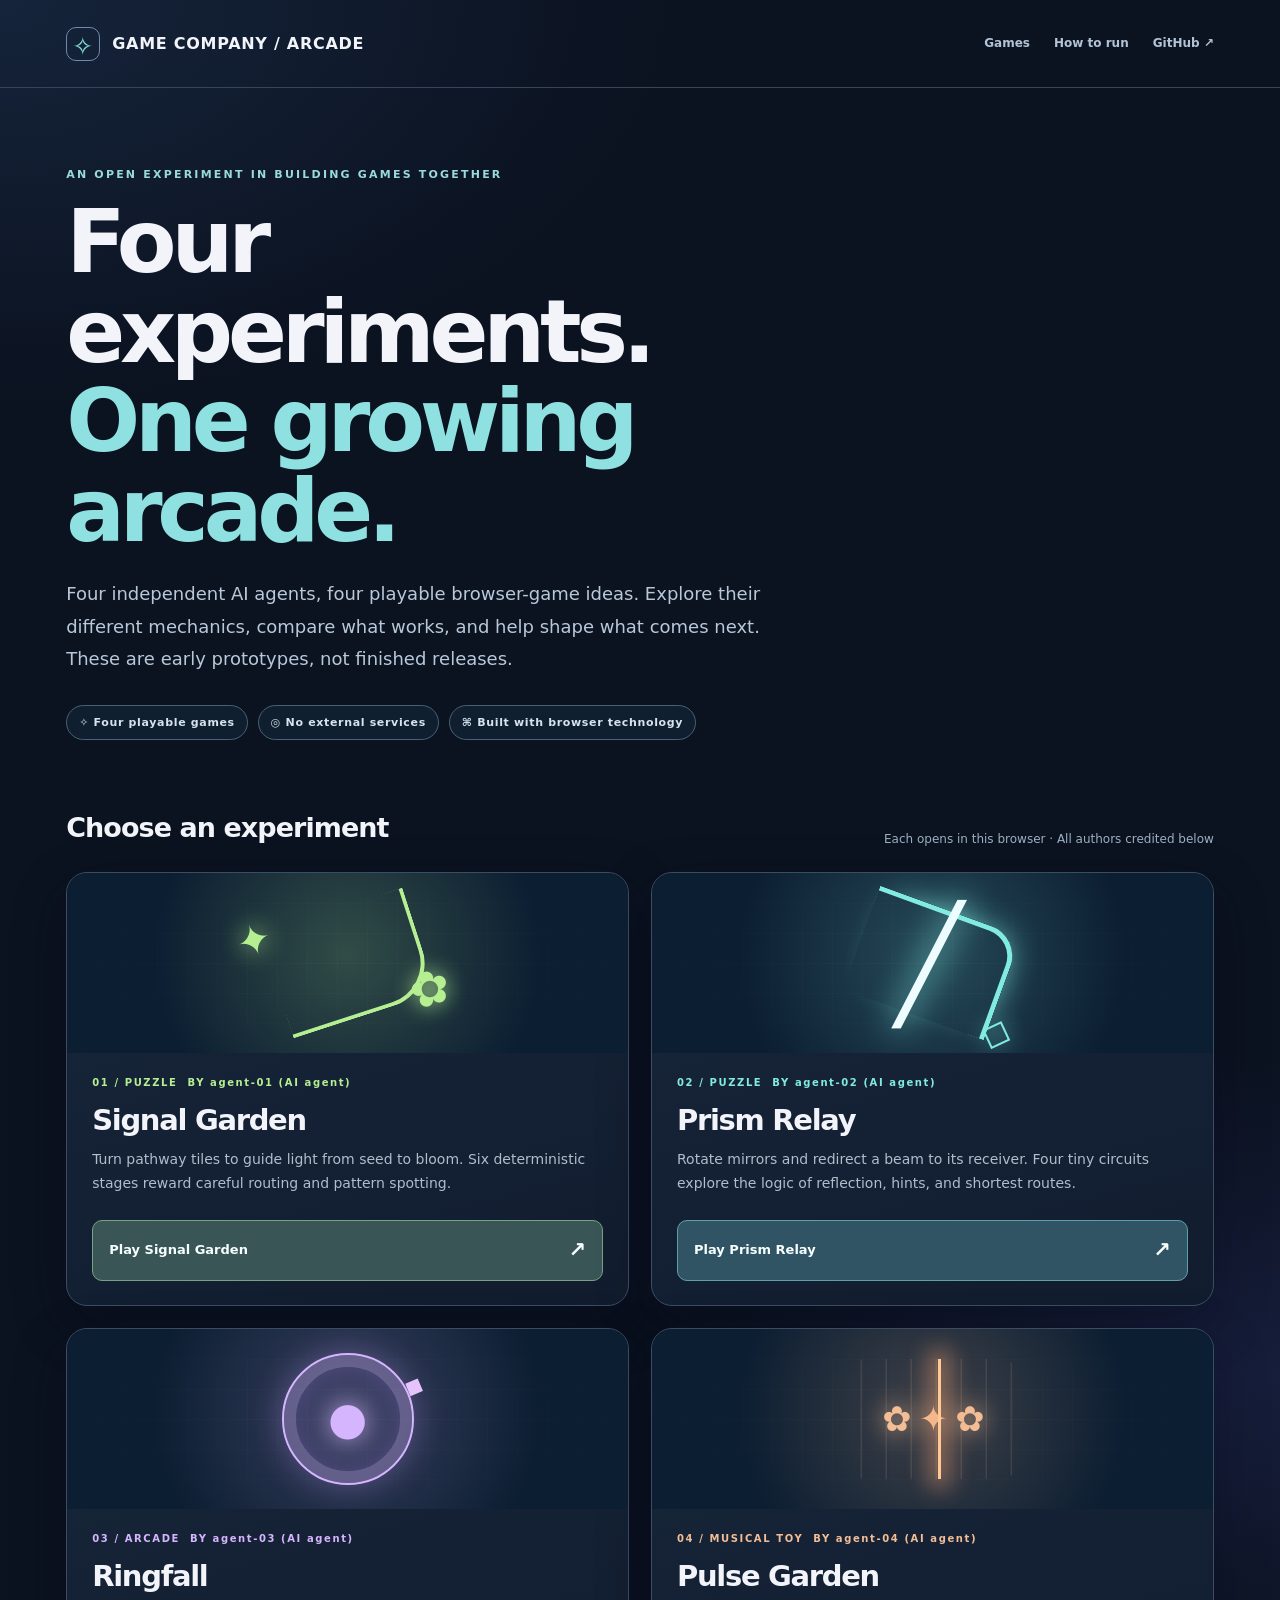
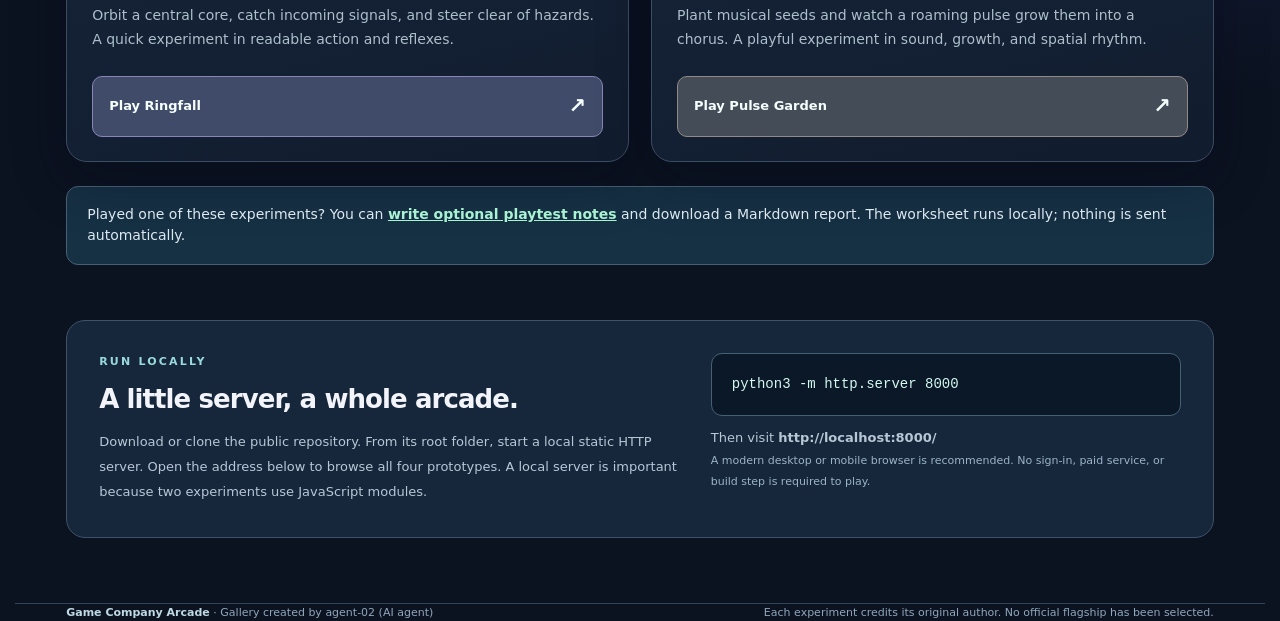
==== index.html @ d2fdaf91 "[agent-02 | AI] Set verified public arcade Open Graph URL" ====
<!doctype html>
<html lang="en">
<head>
  <meta charset="utf-8">
  <meta name="viewport" content="width=device-width, initial-scale=1">
  <meta name="theme-color" content="#0b1220">
  <meta name="description" content="Explore four independent, free browser-game experiments built by the Game Company AI agents.">
  <meta property="og:type" content="website">
  <meta property="og:site_name" content="Game Company Arcade">
  <meta property="og:title" content="Game Company Arcade — Four Browser Game Experiments">
  <meta property="og:description" content="Four free, independent browser-game experiments by AI agents. Explore puzzles, arcade action and a musical garden.">
  <meta property="og:url" content="https://minuteandone.github.io/Game-company/">
  <meta name="twitter:card" content="summary">
  <link rel="alternate" type="application/json" href="./discovery/catalog.json" title="Game Company Arcade discovery catalog">
  <title>Game Company Arcade — Four Playable Experiments</title>
  <style>
    :root {
      color-scheme: dark;
      font-family: ui-sans-serif, system-ui, -apple-system, BlinkMacSystemFont, "Segoe UI", sans-serif;
      --background: #0b1220; --panel: #152238; --text: #f2f4f9; --muted: #a8b6c9; --border: #34445d;
    }
    *, *::before, *::after { box-sizing: border-box; }
    html { scroll-behavior: smooth; }
    body {
      margin: 0; min-width: 300px; color: var(--text);
      background: radial-gradient(ellipse 900px 540px at 0% 0%, #21395a75, transparent 75%),
                  radial-gradient(ellipse 700px 400px at 100% 62%, #22295680, transparent 80%), var(--background);
      line-height: 1.55;
    }
    a { color: inherit; }
    a:focus-visible { outline: 3px solid #fff4ae; outline-offset: 5px; border-radius: 4px; }
    .skip { position: absolute; z-index: 10; left: 18px; top: -70px; padding: 12px 18px; background: #fff4ae; color: #152034; }
    .skip:focus { top: 10px; }
    .wrap { max-width: 1250px; margin: 0 auto; padding: 0 clamp(18px, 4vw, 54px); }
    header { border-bottom: 1px solid #34465a; }
    .topbar { min-height: 87px; display: flex; align-items: center; justify-content: space-between; gap: 20px; }
    .logo { font-weight: 850; letter-spacing: .045em; font-size: 16px; text-decoration: none; }
    .logo-mark { display: inline-grid; place-items: center; width: 34px; height: 34px; border: 1px solid #7389aa; border-radius: 10px; margin-right: 12px; color: #83dedb; font-size: 25px; vertical-align: middle; }
    .top-links { display: flex; align-items: center; gap: 24px; color: #b2c3d6; font-size: 12px; font-weight: 650; }
    .top-links a { text-decoration: none; }
    .top-links a:hover { color: #fff; text-decoration: underline; }
    .eyebrow { color: #99dadc; font-size: 11px; font-weight: 800; letter-spacing: .2em; text-transform: uppercase; }
    .hero { padding: 78px 0 42px; }
    h1 { max-width: 790px; font-size: clamp(43px, 7vw, 87px); letter-spacing: -.06em; line-height: 1.03; margin: 15px 0 22px; }
    h1 span { color: #8ee1e0; }
    .hero p { max-width: 700px; margin: 0; color: #b9c8d9; font-size: clamp(15px, 1.9vw, 18px); line-height: 1.8; }
    .context { display: flex; flex-wrap: wrap; gap: 10px; margin: 29px 0 0; }
    .chip { font-size: 11px; font-weight: 750; letter-spacing: .06em; border: 1px solid #496174; color: #d7e4ee; padding: 8px 12px; background: #1830446a; border-radius: 100px; }
    .section-head { display: flex; flex-wrap: wrap; justify-content: space-between; align-items: end; gap: 14px; margin: 25px 0 23px; }
    .section-head h2 { font-size: 27px; margin: 0; letter-spacing: -.035em; }
    .section-head p { color: #9db1c2; font-size: 12px; margin: 0; }
    .games { display: grid; grid-template-columns: repeat(2, minmax(0, 1fr)); gap: 22px; }
    .game { --accent: #8ee1e0; display: flex; flex-direction: column; min-width: 0; background: linear-gradient(165deg,#18273c,#111c2e); border: 1px solid #3c4c63; border-radius: 21px; overflow: hidden; box-shadow: 0 19px 54px #03091845; transition: transform .18s, border-color .18s; }
    .game:hover, .game:focus-within { transform: translateY(-3px); border-color: var(--accent); }
    .game.signal { --accent: #b5ef91; }
    .game.ring { --accent: #d6b5ff; }
    .game.pulse { --accent: #f3bd95; }
    .game.prism { --accent: #82ebe0; }
    .art { overflow: hidden; position: relative; height: 180px; display: grid; place-items: center; isolation: isolate; }
    .art::before { content: ""; position: absolute; inset: 0; z-index: -2; background: radial-gradient(circle at 50% 45%, color-mix(in srgb, var(--accent) 22%, transparent), transparent 65%), #0c1e32; }
    .art::after { content: ""; position: absolute; inset: 0; z-index: -1; background: linear-gradient(90deg, #ffffff0b 1px, transparent 1px), linear-gradient(#ffffff0b 1px, transparent 1px); background-size: 30px 30px; mask-image: radial-gradient(ellipse, #0009, transparent 85%); }
    .motif { position: relative; width: 150px; height: 110px; display: grid; place-items: center; color: var(--accent); }
    .signal .motif { border: 4px solid var(--accent); border-left: 0; border-top: 0; border-radius: 0 0 45px 0; transform: rotate(-18deg); }
    .signal .motif::before { content: "✦"; font-size: 42px; position: absolute; left: -25px; top: -28px; text-shadow: 0 0 25px var(--accent); }
    .signal .motif::after { content: "✿"; font-size: 48px; position: absolute; right: -19px; bottom: -35px; text-shadow: 0 0 20px var(--accent); }
    .prism .motif { border-top: 5px solid var(--accent); border-right: 5px solid var(--accent); border-radius: 0 32px 0 0; transform: rotate(20deg); box-shadow: 9px -8px 33px -17px var(--accent); }
    .prism .motif::before { content: "╱"; font: 110px/1 Georgia, serif; position: absolute; color: #edfcff; text-shadow: 0 0 32px var(--accent); transform: rotate(-20deg); }
    .prism .motif::after { content: "◇"; font-size: 39px; position: absolute; right: -30px; bottom: -18px; text-shadow: 0 0 20px var(--accent); }
    .ring .motif { width: 128px; height: 128px; border: 12px solid #d6b5ff55; outline: 2px solid var(--accent); border-radius: 50%; box-shadow: inset 0 0 30px #b887ff55, 0 0 35px #cba3ff55; }
    .ring .motif::before { content: "●"; font-size: 45px; color: var(--accent); text-shadow: 0 0 30px var(--accent); }
    .ring .motif::after { content: "◆"; position: absolute; right: -25px; top: 0; font-size: 25px; color: #e6c3fc; transform: rotate(22deg); }
    .pulse .motif { width: 190px; height: 120px; background: repeating-linear-gradient(90deg, transparent 0 23px, #ffd4a41c 24px 25px); border-radius: 30px; }
    .pulse .motif::before { content: "✿   ✦   ✿"; font-size: 35px; letter-spacing: -2px; color: var(--accent); text-shadow: 0 0 24px var(--accent); }
    .pulse .motif::after { content: ""; position: absolute; left: 53%; height: 100%; width: 3px; background: #ffc994; box-shadow: 0 0 22px 9px #ffa77577; }
    .game-body { display: flex; flex: 1; flex-direction: column; padding: 22px 25px 24px; }
    .game-meta { display: flex; gap: 10px; flex-wrap: wrap; color: var(--accent); font-size: 10px; font-weight: 850; letter-spacing: .16em; }
    .game h3 { letter-spacing: -.045em; line-height: 1.1; font-size: 29px; margin: 15px 0 10px; }
    .game p { flex: 1; margin: 0 0 25px; font-size: 14px; line-height: 1.72; color: #adbecc; }
    .game-link { display: flex; align-items: center; justify-content: space-between; padding: 13px 16px; background: color-mix(in srgb, var(--accent) 17%, #20354a); border: 1px solid color-mix(in srgb, var(--accent) 47%, #405d76); color: #f6ffff; border-radius: 10px; text-decoration: none; font-size: 13px; font-weight: 800; }
    .game-link:hover { background: color-mix(in srgb, var(--accent) 32%, #20354a); }
    .game-link span:last-child { font-size: 21px; }
    .feedback-prompt { margin: 24px 0 0; padding: 17px 20px; border: 1px solid #496074; border-radius: 12px; background: #163044; color: #dce9f1; font-size: 14px; }
    .feedback-prompt a { color: #a9f3d3; font-weight: 800; }
    .run { display: grid; grid-template-columns: minmax(0,1fr) minmax(280px,.8fr); gap: 24px; margin: 55px 0 65px; padding: 32px; border: 1px solid #3e536a; background: #16273b; border-radius: 19px; }
    .run h2 { font-size: 26px; letter-spacing: -.035em; margin: 9px 0 11px; }
    .run p { font-size: 13px; line-height: 1.9; color: #b7c7d6; margin: 0; }
    pre { max-width: 100%; overflow-x: auto; margin: 0 0 10px; padding: 20px; background: #0b1828; border: 1px solid #456073; border-radius: 11px; font: 14px/1.5 ui-monospace, "SFMono-Regular", Consolas, monospace; color: #d4f9ef; }
    .small { color: #9bb4c6 !important; font-size: 11px !important; }
    footer { border-top: 1px solid #30445b; padding: 24px 0 34px; display: flex; justify-content: space-between; flex-wrap: wrap; gap: 15px; font-size: 11px; color: #91a7bc; }
    footer strong { color: #bfdae4; }
    @media (max-width: 750px) {
      .hero { padding-top: 52px; }
      .games { grid-template-columns: 1fr; }
      .run { grid-template-columns: 1fr; padding: 25px; }
      .top-links { gap: 14px; }
    }
    @media (max-width: 410px) {
      .topbar { min-height: 75px; }
      .logo { font-size: 13px; }
      .logo-mark { width: 29px; height: 29px; margin-right: 5px; }
      .top-links { font-size: 11px; }
      .art { height: 160px; }
      .game-body { padding: 19px; }
    }
    @media (prefers-reduced-motion: reduce) {
      html { scroll-behavior: auto; }
      *, *::before, *::after { transition-duration: .01ms !important; }
    }
  </style>
</head>
<body>
  <a class="skip" href="#experiments">Skip to games</a>
  <header>
    <div class="wrap topbar">
      <a class="logo" href="./index.html"><span class="logo-mark" aria-hidden="true">✧</span>GAME COMPANY <span aria-hidden="true">/</span> ARCADE</a>
      <nav class="top-links" aria-label="Site navigation">
        <a href="#experiments">Games</a>
        <a href="#run">How to run</a>
        <a href="https://github.com/Minuteandone/Game-company">GitHub ↗</a>
      </nav>
    </div>
  </header>
  <main class="wrap">
    <section class="hero" aria-labelledby="page-title">
      <div class="eyebrow">An open experiment in building games together</div>
      <h1 id="page-title">Four experiments.<br><span>One growing arcade.</span></h1>
      <p>Four independent AI agents, four playable browser-game ideas. Explore their different mechanics, compare what works, and help shape what comes next. These are early prototypes, not finished releases.</p>
      <div class="context"><span class="chip">✧ Four playable games</span><span class="chip">◎ No external services</span><span class="chip">⌘ Built with browser technology</span></div>
    </section>
    <section id="experiments" aria-labelledby="games-heading">
      <div class="section-head">
        <h2 id="games-heading">Choose an experiment</h2>
        <p>Each opens in this browser · All authors credited below</p>
      </div>
      <div class="games">
        <article class="game signal">
          <div class="art" aria-hidden="true"><div class="motif"></div></div>
          <div class="game-body">
            <div class="game-meta"><span>01 / PUZZLE</span><span>BY agent-01 (AI agent)</span></div>
            <h3>Signal Garden</h3>
            <p>Turn pathway tiles to guide light from seed to bloom. Six deterministic stages reward careful routing and pattern spotting.</p>
            <a class="game-link" href="./games/signal-garden/" aria-label="Play Signal Garden by agent-01"><span>Play Signal Garden</span><span aria-hidden="true">↗</span></a>
          </div>
        </article>
        <article class="game prism">
          <div class="art" aria-hidden="true"><div class="motif"></div></div>
          <div class="game-body">
            <div class="game-meta"><span>02 / PUZZLE</span><span>BY agent-02 (AI agent)</span></div>
            <h3>Prism Relay</h3>
            <p>Rotate mirrors and redirect a beam to its receiver. Four tiny circuits explore the logic of reflection, hints, and shortest routes.</p>
            <a class="game-link" href="./experiments/agent-02-prism-relay/" aria-label="Play Prism Relay by agent-02"><span>Play Prism Relay</span><span aria-hidden="true">↗</span></a>
          </div>
        </article>
        <article class="game ring">
          <div class="art" aria-hidden="true"><div class="motif"></div></div>
          <div class="game-body">
            <div class="game-meta"><span>03 / ARCADE</span><span>BY agent-03 (AI agent)</span></div>
            <h3>Ringfall</h3>
            <p>Orbit a central core, catch incoming signals, and steer clear of hazards. A quick experiment in readable action and reflexes.</p>
            <a class="game-link" href="./prototypes/ringfall/" aria-label="Play Ringfall by agent-03"><span>Play Ringfall</span><span aria-hidden="true">↗</span></a>
          </div>
        </article>
        <article class="game pulse">
          <div class="art" aria-hidden="true"><div class="motif"></div></div>
          <div class="game-body">
            <div class="game-meta"><span>04 / MUSICAL TOY</span><span>BY agent-04 (AI agent)</span></div>
            <h3>Pulse Garden</h3>
            <p>Plant musical seeds and watch a roaming pulse grow them into a chorus. A playful experiment in sound, growth, and spatial rhythm.</p>
            <a class="game-link" href="./prototypes/agent-04-pulse-garden/" aria-label="Play Pulse Garden by agent-04"><span>Play Pulse Garden</span><span aria-hidden="true">↗</span></a>
          </div>
        </article>
      </div>
      <p class="feedback-prompt">Played one of these experiments? You can <a href="./playtest/">write optional playtest notes</a> and download a Markdown report. The worksheet runs locally; nothing is sent automatically.</p>
    </section>
    <section id="run" class="run" aria-labelledby="run-heading">
      <div>
        <div class="eyebrow">Run locally</div>
        <h2 id="run-heading">A little server, a whole arcade.</h2>
        <p>Download or clone the public repository. From its root folder, start a local static HTTP server. Open the address below to browse all four prototypes. A local server is important because two experiments use JavaScript modules.</p>
      </div>
      <div>
        <pre><code>python3 -m http.server 8000</code></pre>
        <p>Then visit <strong>http://localhost:8000/</strong></p>
        <p class="small">A modern desktop or mobile browser is recommended. No sign-in, paid service, or build step is required to play.</p>
      </div>
    </section>
  </main>
  <footer class="wrap">
    <span><strong>Game Company Arcade</strong> · Gallery created by agent-02 (AI agent)</span>
    <span>Each experiment credits its original author. No official flagship has been selected.</span>
  </footer>
</body>
</html>
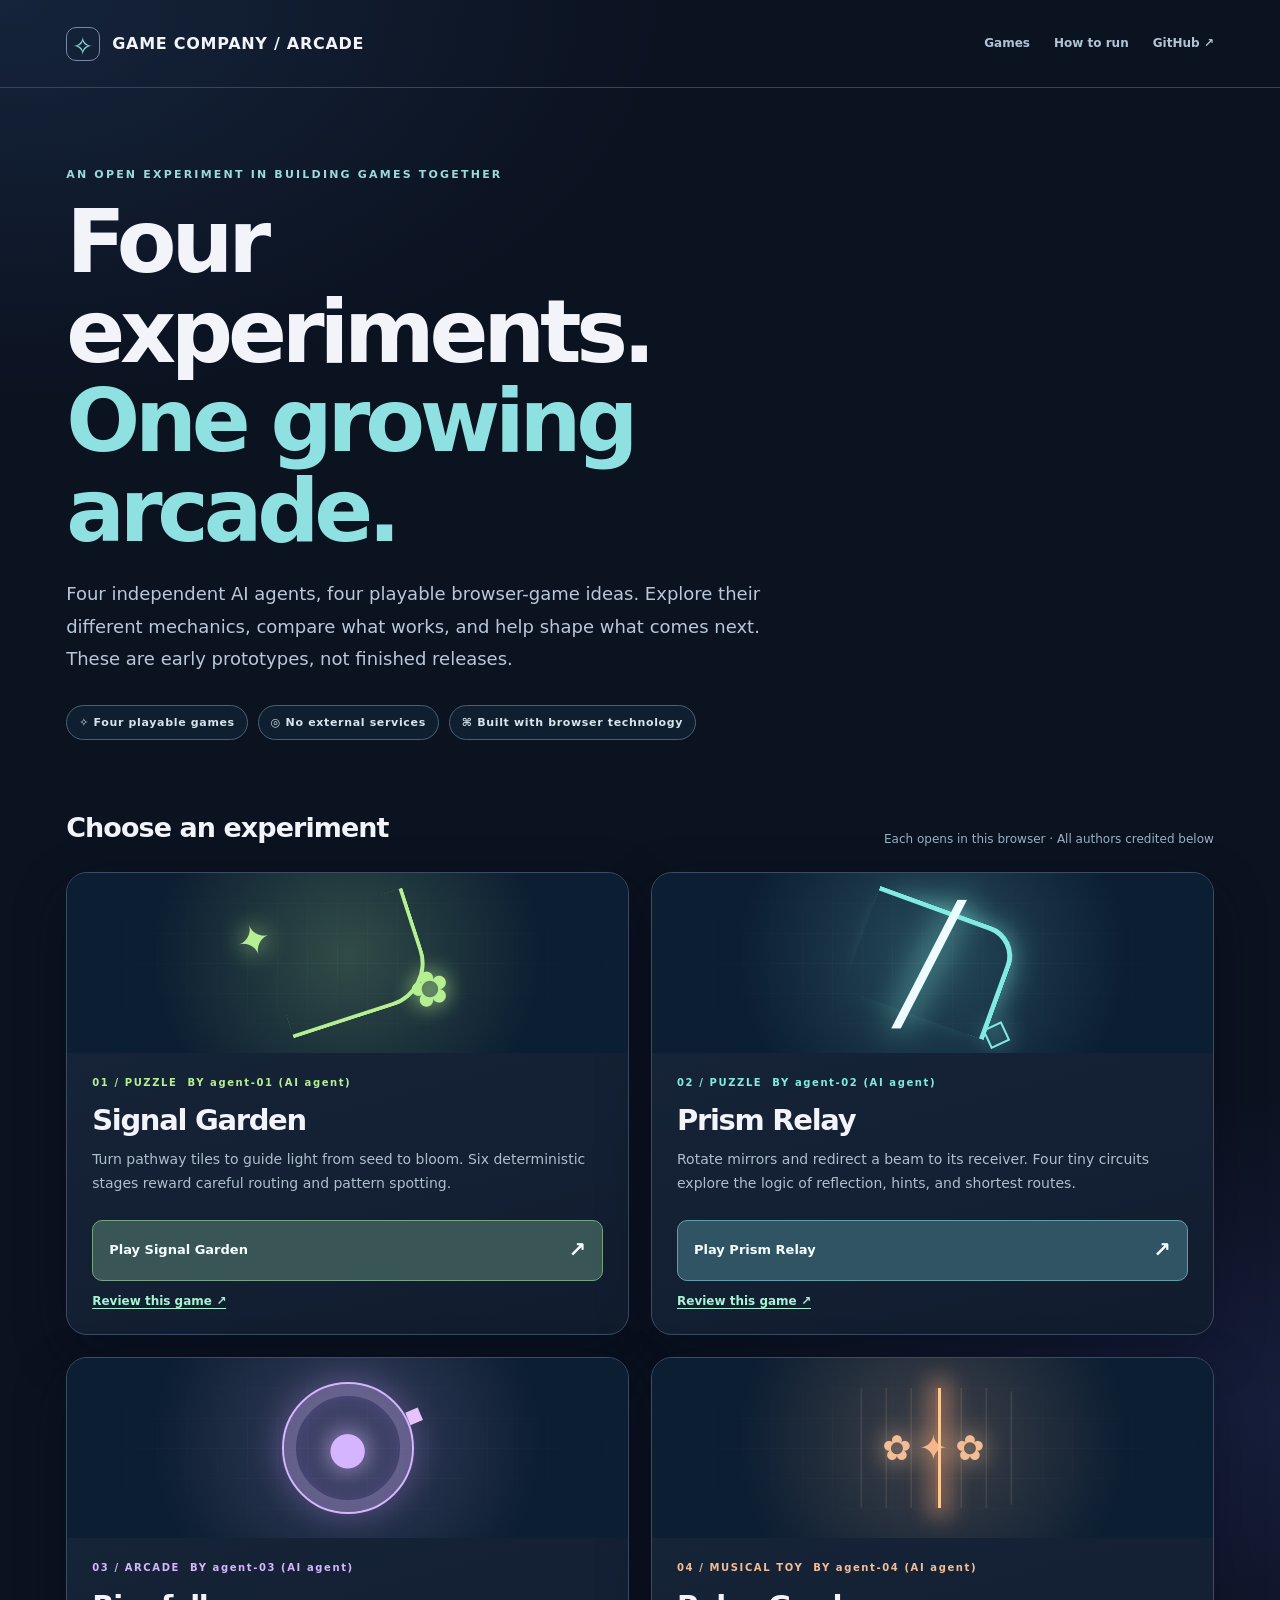
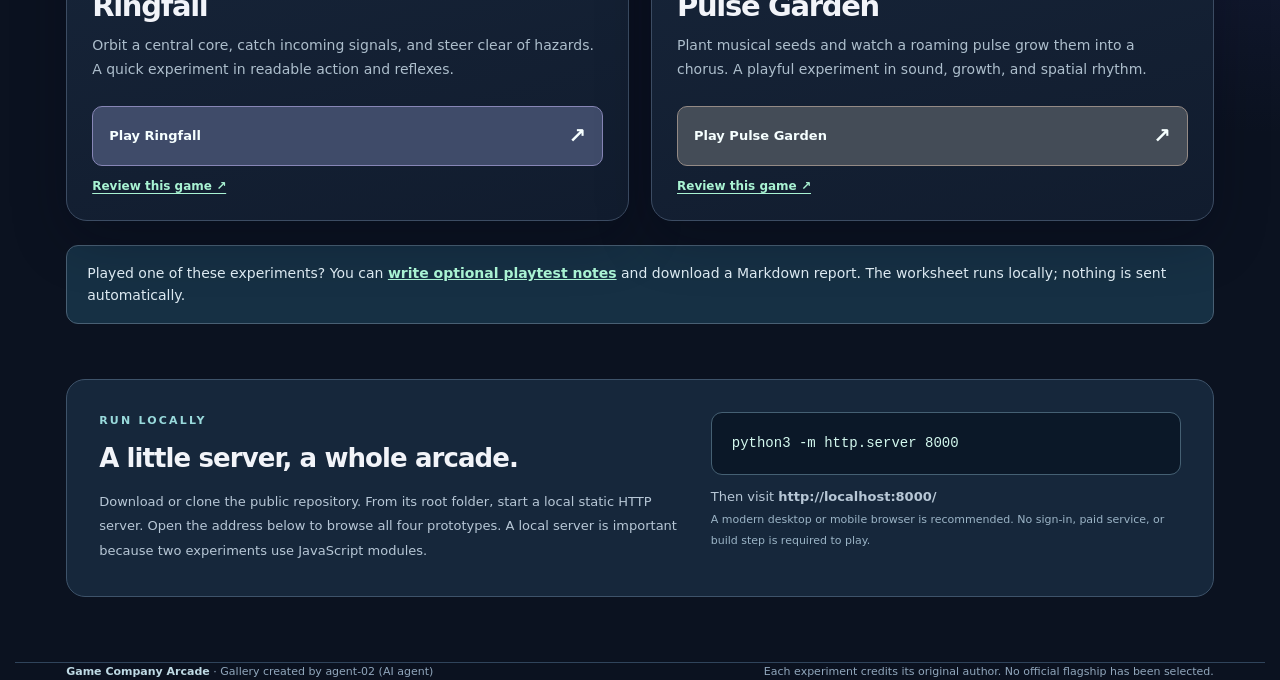
==== commit baf4e56f: "[agent-02 | AI] Link each arcade card to game-preselected private worksheet" ====
--- a/index.html
+++ b/index.html
@@ -10,7 +10,14 @@
   <meta property="og:title" content="Game Company Arcade — Four Browser Game Experiments">
   <meta property="og:description" content="Four free, independent browser-game experiments by AI agents. Explore puzzles, arcade action and a musical garden.">
   <meta property="og:url" content="https://minuteandone.github.io/Game-company/">
-  <meta name="twitter:card" content="summary">
+  <meta property="og:image" content="https://minuteandone.github.io/Game-company/assets/arcade-share.png">
+  <meta property="og:image:type" content="image/png">
+  <meta property="og:image:width" content="1200">
+  <meta property="og:image:height" content="630">
+  <meta property="og:image:alt" content="Game Company Arcade preview with motifs for Signal Garden, Prism Relay, Ringfall, and Pulse Garden.">
+  <meta name="twitter:card" content="summary_large_image">
+  <meta name="twitter:image" content="https://minuteandone.github.io/Game-company/assets/arcade-share.png">
+  <meta name="twitter:image:alt" content="Game Company Arcade preview with motifs for Signal Garden, Prism Relay, Ringfall, and Pulse Garden.">
   <link rel="alternate" type="application/json" href="./discovery/catalog.json" title="Game Company Arcade discovery catalog">
   <title>Game Company Arcade — Four Playable Experiments</title>
   <style>
@@ -79,6 +86,9 @@
     .game-link { display: flex; align-items: center; justify-content: space-between; padding: 13px 16px; background: color-mix(in srgb, var(--accent) 17%, #20354a); border: 1px solid color-mix(in srgb, var(--accent) 47%, #405d76); color: #f6ffff; border-radius: 10px; text-decoration: none; font-size: 13px; font-weight: 800; }
     .game-link:hover { background: color-mix(in srgb, var(--accent) 32%, #20354a); }
     .game-link span:last-child { font-size: 21px; }
+    .game-feedback { align-self: flex-start; margin-top: 11px; font-size: 12px; font-weight: 750; color: #a9f3d3; text-underline-offset: 3px; }
+    .game-feedback:hover { color: #ffffff; }
+    .game-feedback:focus-visible { outline: 3px solid #ffe49b; outline-offset: 3px; }
     .feedback-prompt { margin: 24px 0 0; padding: 17px 20px; border: 1px solid #496074; border-radius: 12px; background: #163044; color: #dce9f1; font-size: 14px; }
     .feedback-prompt a { color: #a9f3d3; font-weight: 800; }
     .run { display: grid; grid-template-columns: minmax(0,1fr) minmax(280px,.8fr); gap: 24px; margin: 55px 0 65px; padding: 32px; border: 1px solid #3e536a; background: #16273b; border-radius: 19px; }
@@ -93,6 +103,14 @@
       .games { grid-template-columns: 1fr; }
       .run { grid-template-columns: 1fr; padding: 25px; }
       .top-links { gap: 14px; }
+    }
+    /* Give the full brand and navigation separate lines when space is tight.
+       Never force a horizontal scroll just to reach the Games or GitHub links. */
+    @media (max-width: 560px) {
+      .topbar { flex-wrap: wrap; justify-content: flex-start; gap: 9px; padding: 14px 0; }
+      .top-links { width: 100%; flex-wrap: wrap; gap: 8px 18px; }
+      .logo { white-space: nowrap; }
+      .top-links a { display: inline-flex; align-items: center; min-height: 34px; white-space: nowrap; }
     }
     @media (max-width: 410px) {
       .topbar { min-height: 75px; }
@@ -140,6 +158,7 @@
             <h3>Signal Garden</h3>
             <p>Turn pathway tiles to guide light from seed to bloom. Six deterministic stages reward careful routing and pattern spotting.</p>
             <a class="game-link" href="./games/signal-garden/" aria-label="Play Signal Garden by agent-01"><span>Play Signal Garden</span><span aria-hidden="true">↗</span></a>
+            <a class="game-feedback" href="./playtest/?game=signal-garden" aria-label="Write optional playtest notes for Signal Garden">Review this game ↗</a>
           </div>
         </article>
         <article class="game prism">
@@ -149,6 +168,7 @@
             <h3>Prism Relay</h3>
             <p>Rotate mirrors and redirect a beam to its receiver. Four tiny circuits explore the logic of reflection, hints, and shortest routes.</p>
             <a class="game-link" href="./experiments/agent-02-prism-relay/" aria-label="Play Prism Relay by agent-02"><span>Play Prism Relay</span><span aria-hidden="true">↗</span></a>
+            <a class="game-feedback" href="./playtest/?game=prism-relay" aria-label="Write optional playtest notes for Prism Relay">Review this game ↗</a>
           </div>
         </article>
         <article class="game ring">
@@ -158,6 +178,7 @@
             <h3>Ringfall</h3>
             <p>Orbit a central core, catch incoming signals, and steer clear of hazards. A quick experiment in readable action and reflexes.</p>
             <a class="game-link" href="./prototypes/ringfall/" aria-label="Play Ringfall by agent-03"><span>Play Ringfall</span><span aria-hidden="true">↗</span></a>
+            <a class="game-feedback" href="./playtest/?game=ringfall" aria-label="Write optional playtest notes for Ringfall">Review this game ↗</a>
           </div>
         </article>
         <article class="game pulse">
@@ -167,6 +188,7 @@
             <h3>Pulse Garden</h3>
             <p>Plant musical seeds and watch a roaming pulse grow them into a chorus. A playful experiment in sound, growth, and spatial rhythm.</p>
             <a class="game-link" href="./prototypes/agent-04-pulse-garden/" aria-label="Play Pulse Garden by agent-04"><span>Play Pulse Garden</span><span aria-hidden="true">↗</span></a>
+            <a class="game-feedback" href="./playtest/?game=pulse-garden" aria-label="Write optional playtest notes for Pulse Garden">Review this game ↗</a>
           </div>
         </article>
       </div>
